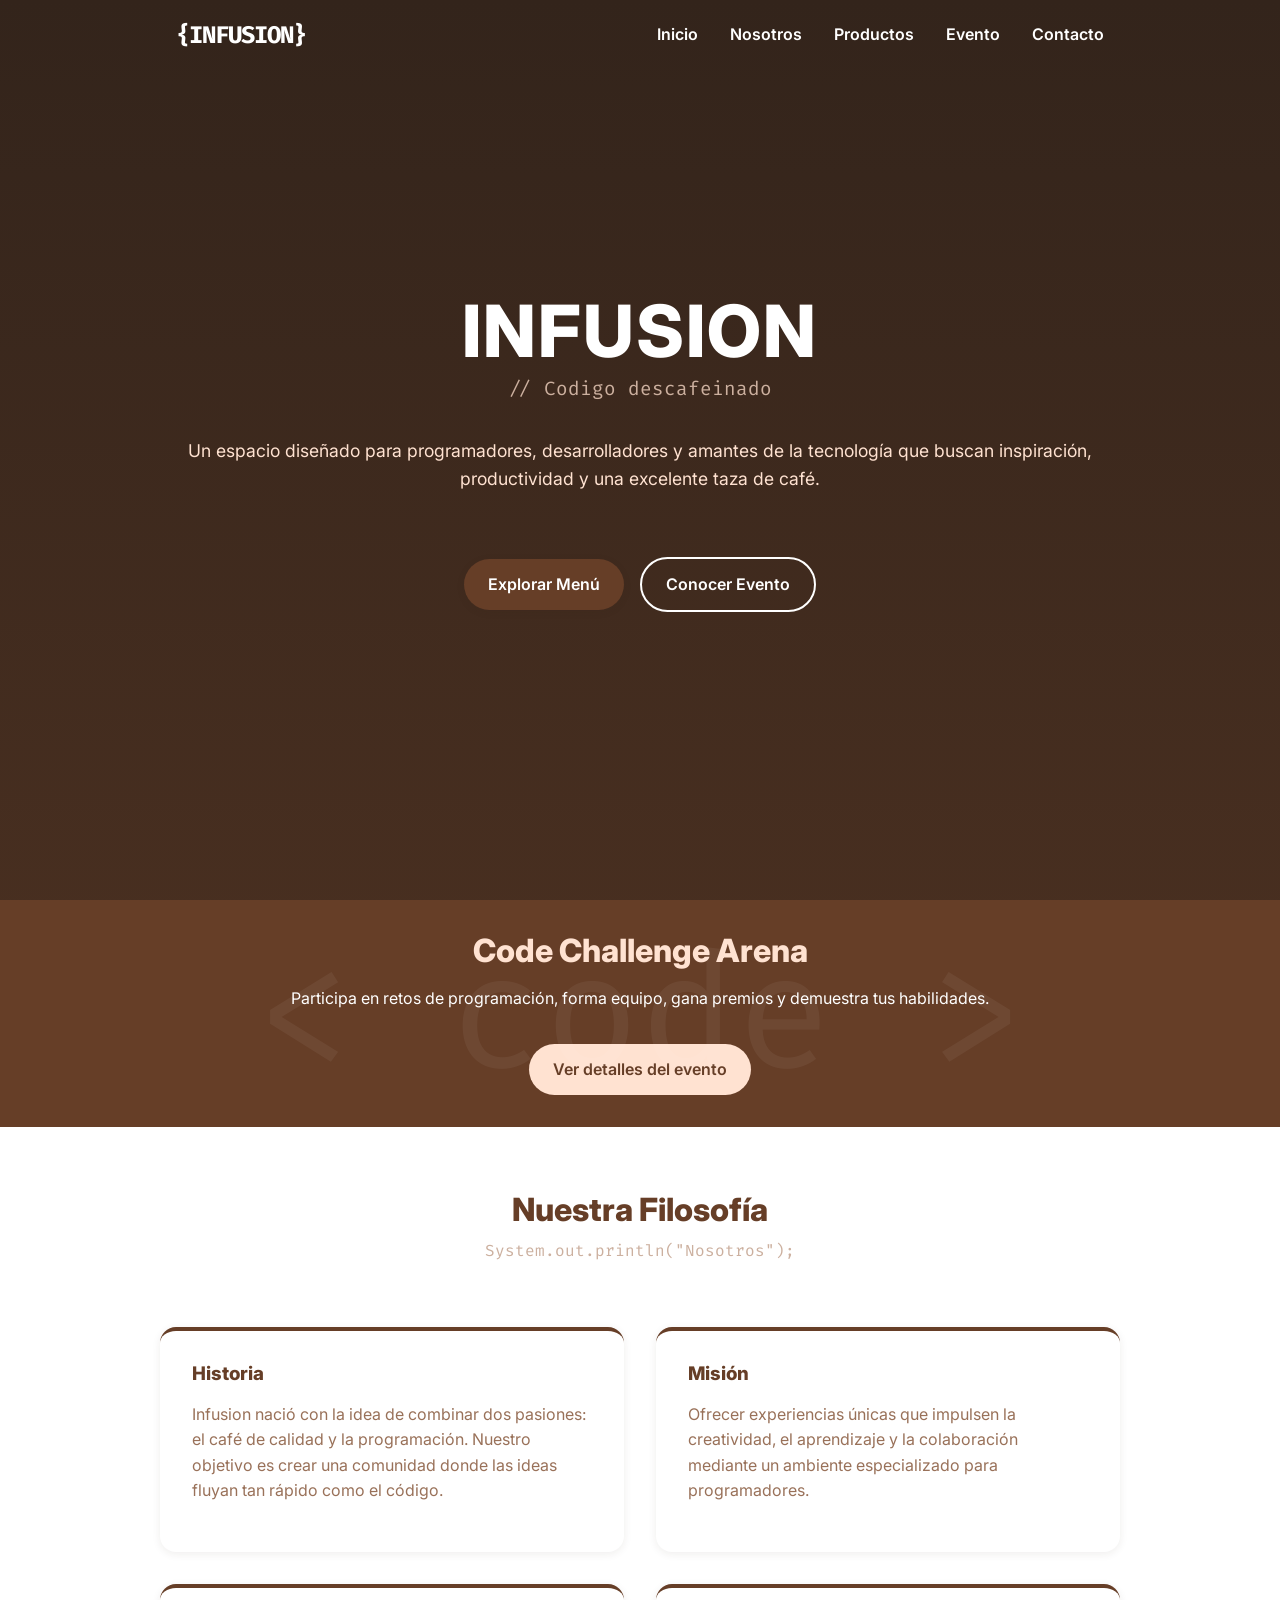
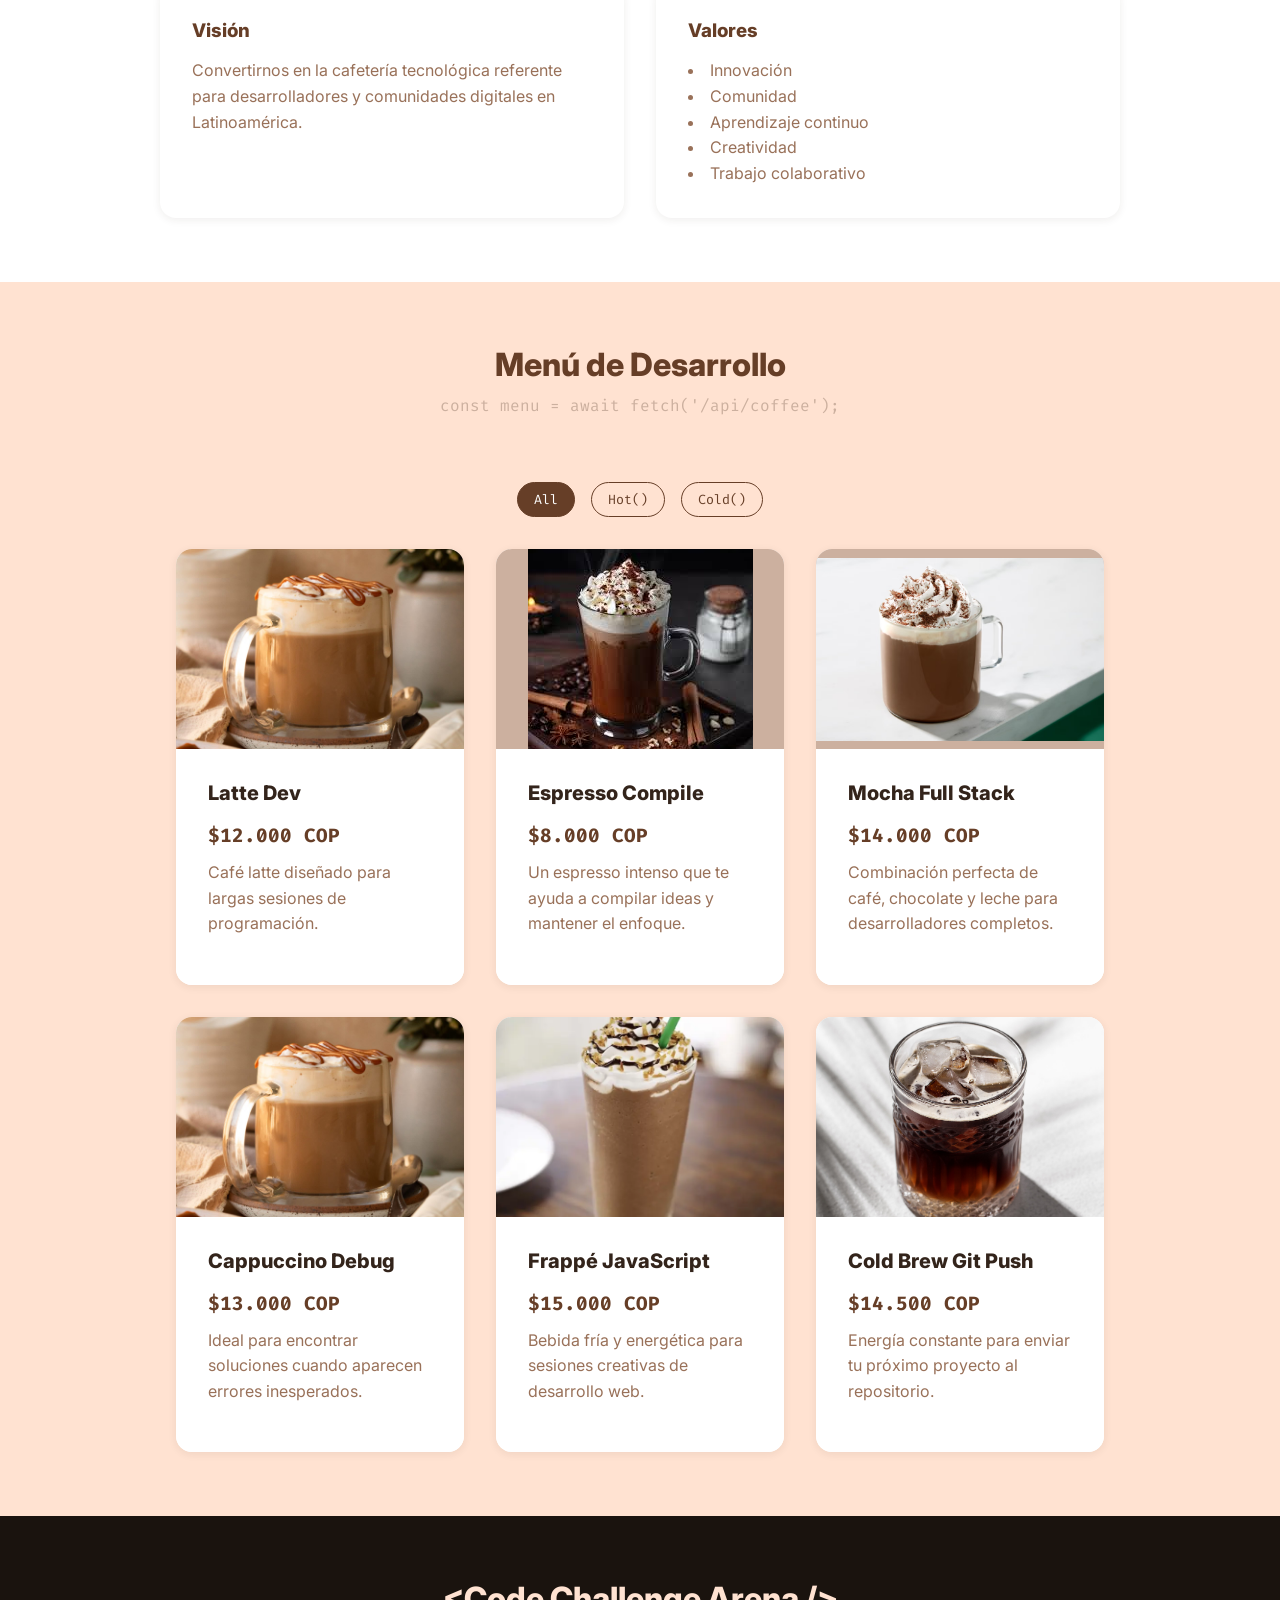
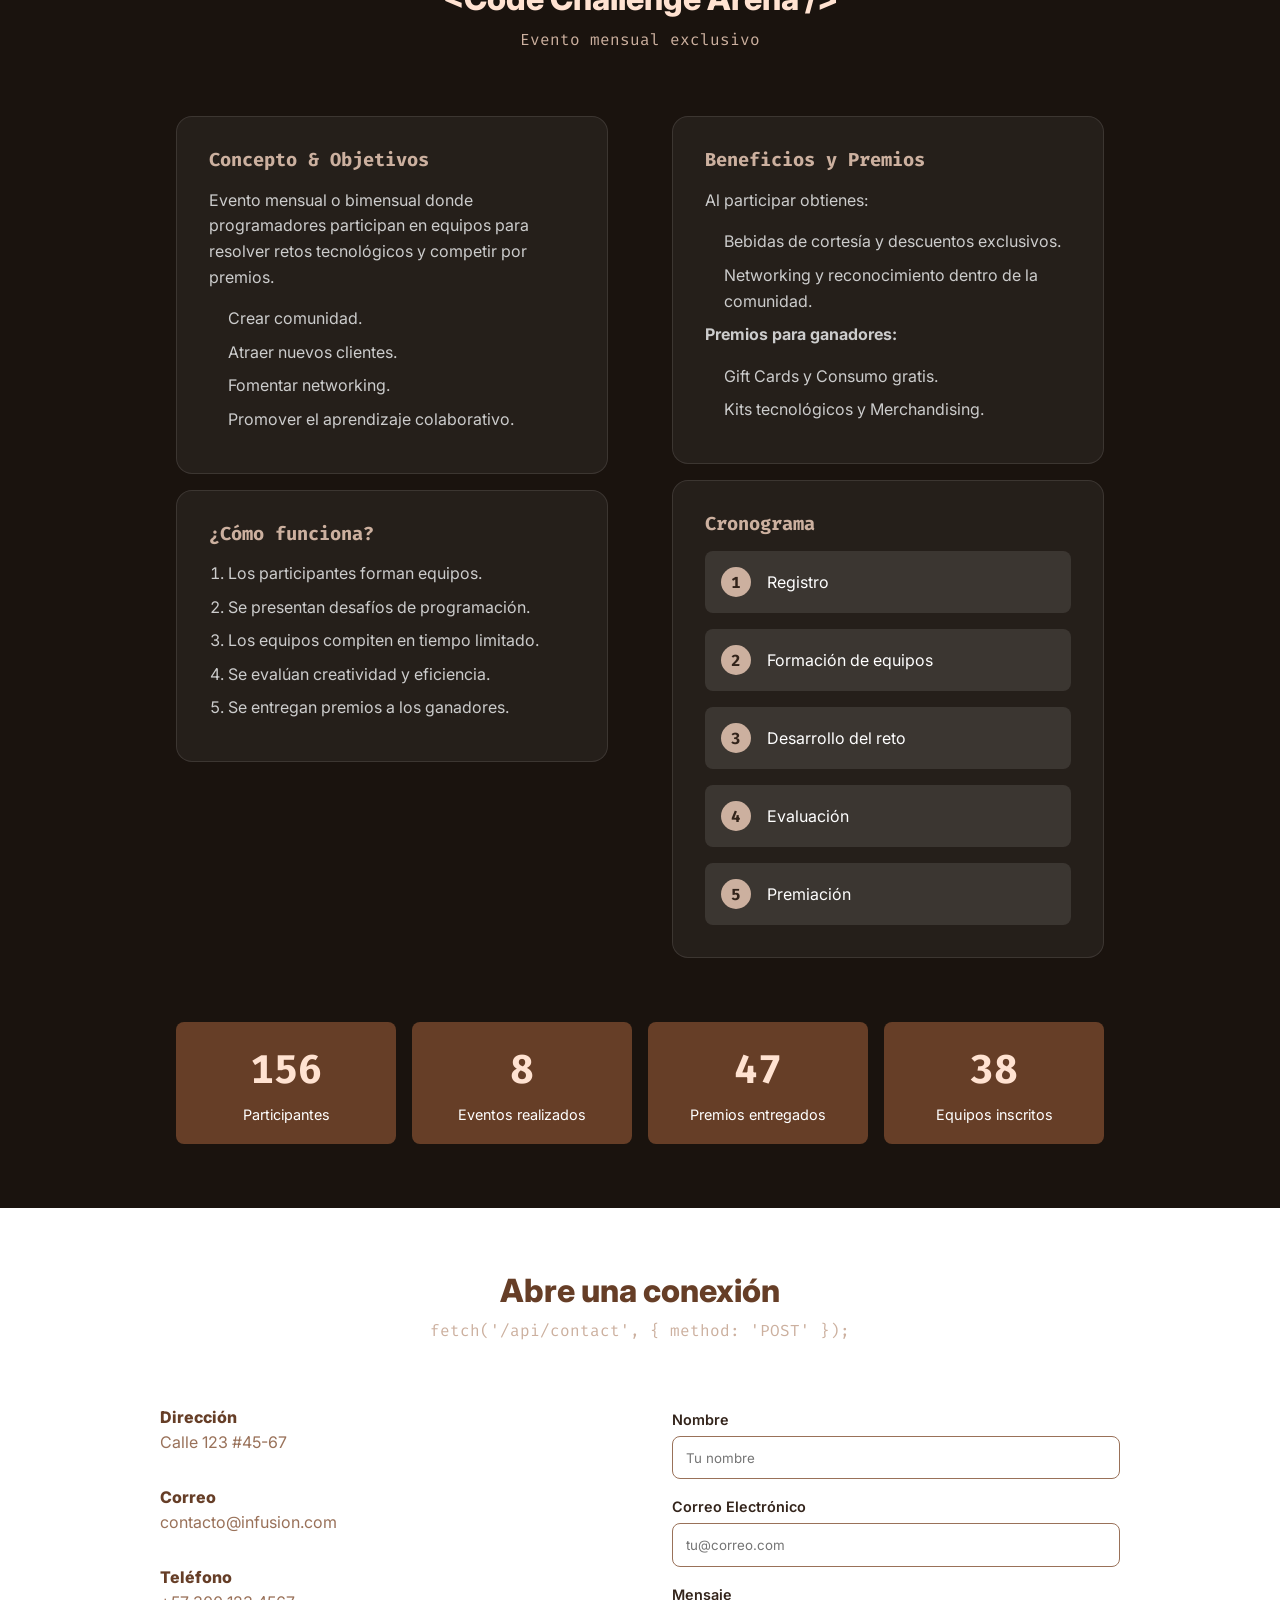
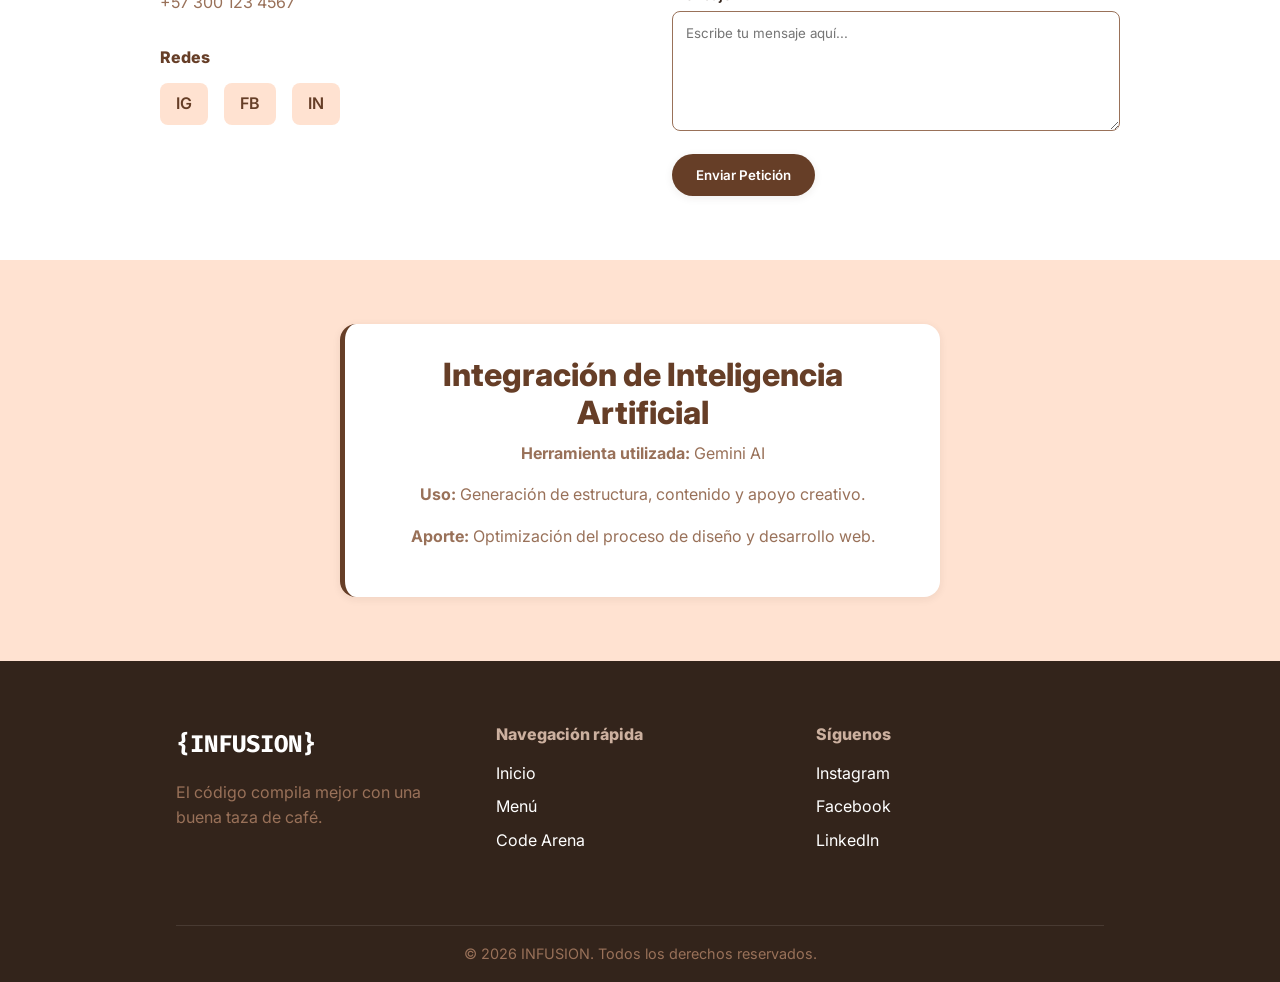
==== index.html @ da1d712a "Pagina web" ====
<!DOCTYPE html>
<html lang="es">
<head>
  <meta charset="UTF-8">
  <meta name="viewport" content="width=device-width, initial-scale=1.0">
  <title>INFUSION | Código Descafeinado</title>
  <meta name="description" content="Cafetería temática para programadores y amantes de la tecnología.">
  
  <link rel="stylesheet" href="css/variables.css">
  <link rel="stylesheet" href="css/styles.css">
  <link rel="stylesheet" href="css/responsive.css">
</head>
<body>

  <header class="header" id="header">
    <div class="container nav-container">
      <a href="#inicio" class="logo">{INFUSION}</a>
      
      <nav>
        <ul class="nav-menu" id="nav-menu">
          <li><a href="#inicio" class="nav-link">Inicio</a></li>
          <li><a href="#nosotros" class="nav-link">Nosotros</a></li>
          <li><a href="#productos" class="nav-link">Productos</a></li>
          <li><a href="#evento" class="nav-link">Evento</a></li>
          <li><a href="#contacto" class="nav-link">Contacto</a></li>
        </ul>
      </nav>

      <div class="hamburger" id="hamburger">
        <span class="bar"></span>
        <span class="bar"></span>
        <span class="bar"></span>
      </div>
    </div>
  </header>

  <main>
    <section id="inicio" class="hero">
      <div class="hero-video-wrapper">
        <video autoplay muted loop class="hero-video" poster="https://images.unsplash.com/photo-1497935586351-b67a49e012bf?auto=format&fit=crop&w=1920&q=80">
          </video>
        <div class="hero-overlay"></div>
      </div>
      
      <div class="container hero-content reveal">
        <h1 class="hero-brand">INFUSION</h1>
        <span class="hero-slogan">// Codigo descafeinado</span>
        <p class="hero-desc">Un espacio diseñado para programadores, desarrolladores y amantes de la tecnología que buscan inspiración, productividad y una excelente taza de café.</p>
        <div class="hero-buttons">
          <a href="#productos" class="btn btn-primary">Explorar Menú</a>
          <a href="#evento" class="btn btn-secondary">Conocer Evento</a>
        </div>
      </div>
    </section>

    <section id="promo-banner" class="promo-banner reveal">
      <div class="container">
        <h2>Code Challenge Arena</h2>
        <p>Participa en retos de programación, forma equipo, gana premios y demuestra tus habilidades.</p>
        <a href="#evento" class="btn btn-accent">Ver detalles del evento</a>
      </div>
    </section>

    <section id="nosotros" class="section-padding container">
      <div class="text-center reveal">
        <h2 class="section-title">Nuestra Filosofía</h2>
        <span class="section-subtitle">System.out.println("Nosotros");</span>
      </div>
      
      <div class="about-grid">
        <div class="about-card reveal">
          <h3>Historia</h3>
          <p>Infusion nació con la idea de combinar dos pasiones: el café de calidad y la programación. Nuestro objetivo es crear una comunidad donde las ideas fluyan tan rápido como el código.</p>
        </div>
        <div class="about-card reveal">
          <h3>Misión</h3>
          <p>Ofrecer experiencias únicas que impulsen la creatividad, el aprendizaje y la colaboración mediante un ambiente especializado para programadores.</p>
        </div>
        <div class="about-card reveal">
          <h3>Visión</h3>
          <p>Convertirnos en la cafetería tecnológica referente para desarrolladores y comunidades digitales en Latinoamérica.</p>
        </div>
        <div class="about-card reveal">
          <h3>Valores</h3>
          <ul>
            <li>Innovación</li>
            <li>Comunidad</li>
            <li>Aprendizaje continuo</li>
            <li>Creatividad</li>
            <li>Trabajo colaborativo</li>
          </ul>
        </div>
      </div>
    </section>

    <section id="productos" class="section-padding productos">
      <div class="container">
        <div class="text-center reveal">
          <h2 class="section-title">Menú de Desarrollo</h2>
          <span class="section-subtitle">const menu = await fetch('/api/coffee');</span>
        </div>

        <div class="filters reveal">
          <button class="filter-btn active" data-filter="all">All</button>
          <button class="filter-btn" data-filter="hot">Hot()</button>
          <button class="filter-btn" data-filter="cold">Cold()</button>
        </div>

        <div class="products-grid">
          <div class="product-card reveal product-item" data-category="hot">
            <div class="product-img"><img src="/img/latte.jpg" alt="Latte Dev"></div>
            <div class="product-info">
              <h3 class="product-title">Latte Dev</h3>
              <div class="product-price">$12.000 COP</div>
              <p>Café latte diseñado para largas sesiones de programación.</p>
            </div>
          </div>
          <div class="product-card reveal product-item" data-category="hot">
            <div class="product-img"><img src="/img/expresso.jpg" alt="Espresso Compile"></div>
            <div class="product-info">
              <h3 class="product-title">Espresso Compile</h3>
              <div class="product-price">$8.000 COP</div>
              <p>Un espresso intenso que te ayuda a compilar ideas y mantener el enfoque.</p>
            </div>
          </div>
          <div class="product-card reveal product-item" data-category="hot">
            <div class="product-img"><img src="/img/mocha.avif" alt="Mocha Full Stack"></div>
            <div class="product-info">
              <h3 class="product-title">Mocha Full Stack</h3>
              <div class="product-price">$14.000 COP</div>
              <p>Combinación perfecta de café, chocolate y leche para desarrolladores completos.</p>
            </div>
          </div>
          <div class="product-card reveal product-item" data-category="hot">
            <div class="product-img"><img src="/img/latte.jpg" alt="Cappuccino Debug"></div>
            <div class="product-info">
              <h3 class="product-title">Cappuccino Debug</h3>
              <div class="product-price">$13.000 COP</div>
              <p>Ideal para encontrar soluciones cuando aparecen errores inesperados.</p>
            </div>
          </div>
          <div class="product-card reveal product-item" data-category="cold">
            <div class="product-img"><img src="/img/frappe.webp" alt="Frappé JavaScript"></div>
            <div class="product-info">
              <h3 class="product-title">Frappé JavaScript</h3>
              <div class="product-price">$15.000 COP</div>
              <p>Bebida fría y energética para sesiones creativas de desarrollo web.</p>
            </div>
          </div>
          <div class="product-card reveal product-item" data-category="cold">
            <div class="product-img"><img src="/img/cold brew.jpg" alt="Cold Brew Git Push"></div>
            <div class="product-info">
              <h3 class="product-title">Cold Brew Git Push</h3>
              <div class="product-price">$14.500 COP</div>
              <p>Energía constante para enviar tu próximo proyecto al repositorio.</p>
            </div>
          </div>
        </div>
      </div>
    </section>

    <section id="evento" class="section-padding evento-exclusivo">
      <div class="container">
        <div class="text-center reveal">
          <h2 class="section-title">&lt;Code Challenge Arena /&gt;</h2>
          <span class="section-subtitle">Evento mensual exclusivo</span>
        </div>

        <div class="evento-grid">
          <div class="evento-column reveal">
            <div class="evento-box">
              <h3>Concepto & Objetivos</h3>
              <p>Evento mensual o bimensual donde programadores participan en equipos para resolver retos tecnológicos y competir por premios.</p>
              <ul>
                <li>Crear comunidad.</li>
                <li>Atraer nuevos clientes.</li>
                <li>Fomentar networking.</li>
                <li>Promover el aprendizaje colaborativo.</li>
              </ul>
            </div>
            
            <div class="evento-box" style="margin-top: 1rem;">
              <h3>¿Cómo funciona?</h3>
              <ol>
                <li>Los participantes forman equipos.</li>
                <li>Se presentan desafíos de programación.</li>
                <li>Los equipos compiten en tiempo limitado.</li>
                <li>Se evalúan creatividad y eficiencia.</li>
                <li>Se entregan premios a los ganadores.</li>
              </ol>
            </div>
          </div>

          <div class="evento-column reveal">
            <div class="evento-box">
              <h3>Beneficios y Premios</h3>
              <p>Al participar obtienes:</p>
              <ul>
                <li>Bebidas de cortesía y descuentos exclusivos.</li>
                <li>Networking y reconocimiento dentro de la comunidad.</li>
              </ul>
              <p><strong>Premios para ganadores:</strong></p>
              <ul>
                <li>Gift Cards y Consumo gratis.</li>
                <li>Kits tecnológicos y Merchandising.</li>
              </ul>
            </div>

            <div class="evento-box" style="margin-top: 1rem;">
              <h3>Cronograma</h3>
              <div class="cronograma">
                <div class="crono-item"><span class="crono-step">1</span> Registro</div>
                <div class="crono-item"><span class="crono-step">2</span> Formación de equipos</div>
                <div class="crono-item"><span class="crono-step">3</span> Desarrollo del reto</div>
                <div class="crono-item"><span class="crono-step">4</span> Evaluación</div>
                <div class="crono-item"><span class="crono-step">5</span> Premiación</div>
              </div>
            </div>
          </div>
        </div>

        <div class="stats-grid reveal" id="stats">
          <div class="stat-item">
            <span class="stat-number" data-target="500">0</span>
            <span class="stat-label">Participantes</span>
          </div>
          <div class="stat-item">
            <span class="stat-number" data-target="24">0</span>
            <span class="stat-label">Eventos realizados</span>
          </div>
          <div class="stat-item">
            <span class="stat-number" data-target="150">0</span>
            <span class="stat-label">Premios entregados</span>
          </div>
          <div class="stat-item">
            <span class="stat-number" data-target="120">0</span>
            <span class="stat-label">Equipos inscritos</span>
          </div>
        </div>

      </div>
    </section>

    <section id="contacto" class="section-padding container">
      <div class="text-center reveal">
        <h2 class="section-title">Abre una conexión</h2>
        <span class="section-subtitle">fetch('/api/contact', { method: 'POST' });</span>
      </div>

      <div class="contacto-grid">
        <div class="info-contacto reveal">
          <div class="info-item">
            <h4>Dirección</h4>
            <p>Calle 123 #45-67</p>
          </div>
          <div class="info-item">
            <h4>Correo</h4>
            <p>contacto@infusion.com</p>
          </div>
          <div class="info-item">
            <h4>Teléfono</h4>
            <p>+57 300 123 4567</p>
          </div>
          <div class="info-item">
            <h4>Redes</h4>
            <div class="social-links">
              <a href="#">IG</a>
              <a href="#">FB</a>
              <a href="#">IN</a>
            </div>
          </div>
        </div>

        <div class="formulario-contacto reveal">
          <div class="form-success" id="form-success">
            ¡Mensaje enviado correctamente! Nos pondremos en contacto pronto.
          </div>
          <form id="contact-form">
            <div class="form-group">
              <label for="nombre">Nombre</label>
              <input type="text" id="nombre" class="form-control" placeholder="Tu nombre">
              <div class="error-msg">El nombre es obligatorio y debe tener más de 2 caracteres.</div>
            </div>
            <div class="form-group">
              <label for="correo">Correo Electrónico</label>
              <input type="email" id="correo" class="form-control" placeholder="tu@correo.com">
              <div class="error-msg">Ingresa un correo electrónico válido.</div>
            </div>
            <div class="form-group">
              <label for="mensaje">Mensaje</label>
              <textarea id="mensaje" class="form-control" placeholder="Escribe tu mensaje aquí..."></textarea>
              <div class="error-msg">El mensaje no puede estar vacío (mín. 10 caracteres).</div>
            </div>
            <button type="submit" class="btn btn-primary">Enviar Petición</button>
          </form>
        </div>
      </div>
    </section>

    <section id="ia-usage" class="section-padding ia-section">
      <div class="container reveal">
        <div class="ia-card">
          <h2 class="section-title">Integración de Inteligencia Artificial</h2>
          <p><strong>Herramienta utilizada:</strong> Gemini AI</p>
          <p><strong>Uso:</strong> Generación de estructura, contenido y apoyo creativo.</p>
          <p><strong>Aporte:</strong> Optimización del proceso de diseño y desarrollo web.</p>
        </div>
      </div>
    </section>
  </main>

  <footer class="footer">
    <div class="container">
      <div class="footer-grid">
        <div>
          <span class="footer-logo">{INFUSION}</span>
          <p>El código compila mejor con una buena taza de café.</p>
        </div>
        <div class="footer-links">
          <h4>Navegación rápida</h4>
          <ul>
            <li><a href="#inicio">Inicio</a></li>
            <li><a href="#productos">Menú</a></li>
            <li><a href="#evento">Code Arena</a></li>
          </ul>
        </div>
        <div class="footer-links">
          <h4>Síguenos</h4>
          <ul>
            <li><a href="#">Instagram</a></li>
            <li><a href="#">Facebook</a></li>
            <li><a href="#">LinkedIn</a></li>
          </ul>
        </div>
      </div>
      <div class="footer-bottom">
        &copy; 2026 INFUSION. Todos los derechos reservados.
      </div>
    </div>
  </footer>

  <button id="btn-top" aria-label="Volver arriba">↑</button>

  <script src="js/main.js"></script>
</body>
</html>
---- css/variables.css ----
/* =========================================
   VARIABLES GLOBALES (CSS CUSTOM PROPERTIES)
   ========================================= */
:root {
  /* Colores - Paleta Sugerida */
  --color-primary: #663E27;     /* Marrón oscuro - Café intenso */
  --color-secondary: #33241B;   /* Marrón muy oscuro - Base y textos */
  --color-light: #FFE2D1;       /* Crema claro - Fondos suaves */
  --color-accent: #CCB09F;      /* Arena - Elementos secundarios */
  --color-muted: #997159;       /* Marrón medio - Bordes y detalles */
  
  /* Colores de Estado / Extras */
  --color-white: #FFFFFF;
  --color-black: #000000;
  --color-error: #D84315;
  --color-success: #2E7D32;
  --color-bg-dark: #1A130E;

  /* Tipografías (Minimalistas y legibles) */
  --font-primary: 'Inter', -apple-system, BlinkMacSystemFont, 'Segoe UI', Roboto, Helvetica, Arial, sans-serif;
  --font-code: 'Fira Code', 'Courier New', Courier, monospace;

  /* Espaciados (Escala base 8px) */
  --space-xs: 0.5rem;   /* 8px */
  --space-sm: 1rem;     /* 16px */
  --space-md: 2rem;     /* 32px */
  --space-lg: 4rem;     /* 64px */
  --space-xl: 6rem;     /* 96px */

  /* Border Radius */
  --radius-sm: 4px;
  --radius-md: 8px;
  --radius-lg: 16px;
  --radius-pill: 50px;
  --radius-circle: 50%;

  /* Sombras (Soft Shadows) */
  --shadow-sm: 0 2px 8px rgba(51, 36, 27, 0.08);
  --shadow-md: 0 8px 16px rgba(51, 36, 27, 0.12);
  --shadow-lg: 0 16px 32px rgba(51, 36, 27, 0.15);
  --shadow-hover: 0 20px 40px rgba(102, 62, 39, 0.25);

  /* Transiciones */
  --transition-fast: 0.2s ease;
  --transition-normal: 0.3s ease-in-out;
  --transition-slow: 0.5s ease-in-out;
  --transition-bounce: 0.4s cubic-bezier(0.175, 0.885, 0.32, 1.275);
}
---- css/styles.css ----
/* =========================================
   RESETEO Y ESTILOS BASE (Mobile First)
   ========================================= */
@import url('https://fonts.googleapis.com/css2?family=Fira+Code:wght@400;600&family=Inter:wght@300;400;600;800&display=swap');

* {
  margin: 0;
  padding: 0;
  box-sizing: border-box;
}

html {
  scroll-behavior: smooth; /* Scroll suave nativo */
  font-size: 16px;
}

body {
  font-family: var(--font-primary);
  background-color: var(--color-white);
  color: var(--color-secondary);
  line-height: 1.6;
  overflow-x: hidden;
}

h1, h2, h3, h4 {
  font-weight: 800;
  line-height: 1.2;
  margin-bottom: var(--space-sm);
}

p {
  margin-bottom: var(--space-sm);
  color: var(--color-muted);
}

a {
  text-decoration: none;
  color: inherit;
  transition: color var(--transition-fast);
}

ul {
  list-style: none;
}

img {
  max-width: 100%;
  height: auto;
  display: block;
}

/* =========================================
   COMPONENTES GLOBALES
   ========================================= */
.container {
  width: 100%;
  padding: 0 var(--space-sm);
  margin: 0 auto;
}

.section-padding {
  padding: var(--space-lg) 0;
}

.text-center {
  text-align: center;
}

.section-title {
  font-size: 2rem;
  color: var(--color-primary);
  margin-bottom: var(--space-xs);
}

.section-subtitle {
  font-family: var(--font-code);
  color: var(--color-accent);
  font-size: 1rem;
  margin-bottom: var(--space-lg);
  display: block;
}

/* Botones */
.btn {
  display: inline-block;
  padding: 0.8rem 1.5rem;
  border-radius: var(--radius-pill);
  font-weight: 600;
  cursor: pointer;
  border: none;
  transition: all var(--transition-bounce);
  text-align: center;
  font-family: var(--font-primary);
}

.btn-primary {
  background-color: var(--color-primary);
  color: var(--color-white);
  box-shadow: var(--shadow-sm);
}

.btn-primary:hover {
  background-color: var(--color-secondary);
  box-shadow: var(--shadow-md);
  transform: translateY(-3px);
}

.btn-secondary {
  background-color: transparent;
  color: var(--color-white);
  border: 2px solid var(--color-white);
}

.btn-secondary:hover {
  background-color: var(--color-white);
  color: var(--color-primary);
  transform: translateY(-3px);
}

.btn-accent {
  background-color: var(--color-light);
  color: var(--color-primary);
}

.btn-accent:hover {
  background-color: var(--color-white);
  box-shadow: var(--shadow-hover);
  transform: scale(1.05);
}

/* Animaciones de Scroll (Aparición) */
.reveal {
  opacity: 0;
  transform: translateY(30px);
  transition: all var(--transition-slow);
}

.reveal.active {
  opacity: 1;
  transform: translateY(0);
}

/* =========================================
   HEADER & NAVBAR
   ========================================= */
.header {
  position: fixed;
  top: 0;
  left: 0;
  width: 100%;
  background-color: transparent;
  padding: var(--space-sm) 0;
  z-index: 1000;
  transition: background-color var(--transition-normal), padding var(--transition-normal), box-shadow var(--transition-normal);
}

.header.scrolled {
  background-color: var(--color-white);
  padding: 10px 0;
  box-shadow: var(--shadow-sm);
}

.header.scrolled .logo,
.header.scrolled .nav-link,
.header.scrolled .hamburger .bar {
  color: var(--color-primary);
  background-color: var(--color-primary); /* Para el hamburger */
}

.header.scrolled .logo { background-color: transparent; }
.header.scrolled .nav-link { background-color: transparent; }

.nav-container {
  display: flex;
  justify-content: space-between;
  align-items: center;
}

.logo {
  font-size: 1.5rem;
  font-weight: 800;
  color: var(--color-white);
  font-family: var(--font-code);
  letter-spacing: -1px;
}

.nav-menu {
  position: fixed;
  top: 0;
  left: -100%;
  width: 80%;
  height: 100vh;
  background-color: var(--color-white);
  display: flex;
  flex-direction: column;
  justify-content: center;
  align-items: center;
  gap: var(--space-md);
  transition: left var(--transition-normal);
  box-shadow: var(--shadow-lg);
}

.nav-menu.active {
  left: 0;
}

.nav-link {
  font-size: 1.2rem;
  font-weight: 600;
  color: var(--color-secondary);
}

.nav-link:hover {
  color: var(--color-primary);
}

.hamburger {
  display: block;
  cursor: pointer;
  z-index: 1001; /* Por encima del menú móvil */
}

.hamburger .bar {
  display: block;
  width: 25px;
  height: 3px;
  margin: 5px auto;
  transition: all var(--transition-fast);
  background-color: var(--color-white);
}

.hamburger.active .bar:nth-child(2) { opacity: 0; }
.hamburger.active .bar:nth-child(1) { transform: translateY(8px) rotate(45deg); background-color: var(--color-secondary); }
.hamburger.active .bar:nth-child(3) { transform: translateY(-8px) rotate(-45deg); background-color: var(--color-secondary); }

/* =========================================
   HERO SECTION
   ========================================= */
.hero {
  position: relative;
  height: 100vh;
  min-height: 600px;
  display: flex;
  align-items: center;
  justify-content: center;
  text-align: center;
  color: var(--color-white);
  overflow: hidden;
}

.hero-video-wrapper {
  position: absolute;
  top: 0;
  left: 0;
  width: 100%;
  height: 100%;
  z-index: -2;
  background-color: var(--color-secondary); /* Fallback */
}

.hero-video {
  width: 100%;
  height: 100%;
  object-fit: cover;
  opacity: 0.6;
}

.hero-overlay {
  position: absolute;
  top: 0;
  left: 0;
  width: 100%;
  height: 100%;
  background: linear-gradient(to bottom, rgba(51, 36, 27, 0.8), rgba(102, 62, 39, 0.4));
  z-index: -1;
}

.hero-content {
  max-width: 800px;
  padding: var(--space-sm);
  z-index: 1;
}

.hero-brand {
  font-size: 3.5rem;
  margin-bottom: 0;
  letter-spacing: 2px;
}

.hero-slogan {
  font-family: var(--font-code);
  font-size: 1.2rem;
  color: var(--color-accent);
  margin-bottom: var(--space-md);
  display: block;
}

.hero-desc {
  font-size: 1.1rem;
  color: var(--color-light);
  margin-bottom: var(--space-lg);
}

.hero-buttons {
  display: flex;
  flex-direction: column;
  gap: var(--space-sm);
  align-items: center;
}

/* =========================================
   PROMO BANNER
   ========================================= */
.promo-banner {
  background-color: var(--color-primary);
  color: var(--color-white);
  padding: var(--space-md) var(--space-sm);
  text-align: center;
  position: relative;
  overflow: hidden;
}

.promo-banner::before {
  content: '< code >';
  position: absolute;
  font-family: var(--font-code);
  font-size: 10rem;
  opacity: 0.05;
  top: 50%;
  left: 50%;
  transform: translate(-50%, -50%);
  white-space: nowrap;
}

.promo-banner h2 {
  color: var(--color-light);
  font-size: 2rem;
}

.promo-banner p {
  color: var(--color-white);
  margin-bottom: var(--space-md);
}

/* =========================================
   SECCIÓN NOSOTROS (Institucional)
   ========================================= */
.about-grid {
  display: grid;
  grid-template-columns: 1fr;
  gap: var(--space-md);
  margin-top: var(--space-md);
}

.about-card {
  background-color: var(--color-white);
  padding: var(--space-md);
  border-radius: var(--radius-lg);
  box-shadow: var(--shadow-sm);
  border-top: 4px solid var(--color-primary);
  transition: transform var(--transition-normal), box-shadow var(--transition-normal);
}

.about-card:hover {
  transform: translateY(-10px);
  box-shadow: var(--shadow-md);
}

.about-card h3 {
  color: var(--color-primary);
}

.about-card ul {
  list-style: disc inside;
  color: var(--color-muted);
}

/* =========================================
   CATÁLOGO DE PRODUCTOS
   ========================================= */
.productos {
  background-color: var(--color-light);
}

.filters {
  display: flex;
  justify-content: center;
  gap: var(--space-sm);
  margin-bottom: var(--space-md);
  flex-wrap: wrap;
}

.filter-btn {
  background: transparent;
  border: 1px solid var(--color-primary);
  color: var(--color-primary);
  padding: 0.5rem 1rem;
  border-radius: var(--radius-pill);
  cursor: pointer;
  font-family: var(--font-code);
  transition: all var(--transition-fast);
}

.filter-btn.active, .filter-btn:hover {
  background: var(--color-primary);
  color: var(--color-white);
}

.products-grid {
  display: grid;
  grid-template-columns: 1fr;
  gap: var(--space-md);
}

.product-card {
  background-color: var(--color-white);
  border-radius: var(--radius-lg);
  overflow: hidden;
  box-shadow: var(--shadow-sm);
  transition: all var(--transition-normal);
  position: relative;
  cursor: pointer;
}

.product-card:hover {
  box-shadow: var(--shadow-hover);
  transform: translateY(-5px);
}

.product-img {
  width: 100%;
  height: 200px;
  background-color: var(--color-accent);
  display: flex;
  align-items: center;
  justify-content: center;
  color: var(--color-white);
  font-family: var(--font-code);
  font-size: 1.5rem;
  transition: transform var(--transition-slow);
}

.product-card:hover .product-img {
  transform: scale(1.05);
}

.product-info {
  padding: var(--space-md);
  position: relative;
  background: var(--color-white); /* Cubre la imagen al escalar */
}

.product-title {
  font-size: 1.25rem;
  color: var(--color-secondary);
}

.product-price {
  font-family: var(--font-code);
  color: var(--color-primary);
  font-weight: 800;
  font-size: 1.2rem;
  margin-bottom: var(--space-xs);
}

/* =========================================
   EVENTO EXCLUSIVO (Code Challenge Arena)
   ========================================= */
.evento-exclusivo {
  background-color: var(--color-bg-dark);
  color: var(--color-white);
}

.evento-exclusivo .section-title {
  color: var(--color-light);
}

.evento-grid {
  display: grid;
  grid-template-columns: 1fr;
  gap: var(--space-lg);
}

.evento-box {
  background: rgba(255,255,255,0.05);
  padding: var(--space-md);
  border-radius: var(--radius-lg);
  border: 1px solid rgba(255,255,255,0.1);
}

.evento-box h3 {
  color: var(--color-accent);
  font-family: var(--font-code);
}

.evento-box p, .evento-box li {
  color: #ccc;
}

.evento-box ol, .evento-box ul {
  padding-left: 1.2rem;
}

.evento-box li {
  margin-bottom: 0.5rem;
}

.stats-grid {
  display: grid;
  grid-template-columns: repeat(2, 1fr);
  gap: var(--space-sm);
  margin-top: var(--space-lg);
}

.stat-item {
  text-align: center;
  padding: var(--space-sm);
  background: var(--color-primary);
  border-radius: var(--radius-md);
}

.stat-number {
  font-size: 2.5rem;
  font-weight: 800;
  color: var(--color-light);
  font-family: var(--font-code);
  display: block;
}

.stat-label {
  font-size: 0.9rem;
  color: var(--color-white);
}

.cronograma {
  display: flex;
  flex-direction: column;
  gap: var(--space-sm);
}

.crono-item {
  display: flex;
  align-items: center;
  gap: var(--space-sm);
  background: rgba(255,255,255,0.1);
  padding: var(--space-sm);
  border-radius: var(--radius-md);
}

.crono-step {
  background: var(--color-accent);
  color: var(--color-secondary);
  width: 30px;
  height: 30px;
  display: flex;
  align-items: center;
  justify-content: center;
  border-radius: var(--radius-circle);
  font-weight: bold;
  font-family: var(--font-code);
}

/* =========================================
   CONTACTO
   ========================================= */
.contacto-grid {
  display: grid;
  grid-template-columns: 1fr;
  gap: var(--space-lg);
}

.info-contacto {
  display: flex;
  flex-direction: column;
  gap: var(--space-sm);
}

.info-item h4 {
  color: var(--color-primary);
  margin-bottom: 0.2rem;
}

.social-links {
  display: flex;
  gap: var(--space-sm);
  margin-top: var(--space-sm);
}

.social-links a {
  background: var(--color-light);
  color: var(--color-primary);
  padding: 0.5rem 1rem;
  border-radius: var(--radius-md);
  font-weight: 600;
}

.social-links a:hover {
  background: var(--color-primary);
  color: var(--color-white);
}

.form-group {
  margin-bottom: var(--space-sm);
  position: relative;
}

.form-group label {
  display: block;
  margin-bottom: 0.3rem;
  font-weight: 600;
  font-size: 0.9rem;
}

.form-control {
  width: 100%;
  padding: 0.8rem;
  border: 1px solid var(--color-muted);
  border-radius: var(--radius-md);
  font-family: var(--font-primary);
  transition: border-color var(--transition-fast);
}

.form-control:focus {
  outline: none;
  border-color: var(--color-primary);
  box-shadow: 0 0 0 3px rgba(102, 62, 39, 0.2);
}

textarea.form-control {
  resize: vertical;
  min-height: 120px;
}

.error-msg {
  color: var(--color-error);
  font-size: 0.8rem;
  margin-top: 0.3rem;
  display: none; /* Oculto por defecto */
}

.form-group.error .form-control {
  border-color: var(--color-error);
}

.form-group.error .error-msg {
  display: block;
}

.form-success {
  background: var(--color-success);
  color: var(--color-white);
  padding: var(--space-sm);
  border-radius: var(--radius-md);
  margin-bottom: var(--space-sm);
  display: none;
}

/* =========================================
   USO DE IA
   ========================================= */
.ia-section {
  background-color: var(--color-light);
  text-align: center;
}

.ia-card {
  max-width: 600px;
  margin: 0 auto;
  background: var(--color-white);
  padding: var(--space-md);
  border-radius: var(--radius-lg);
  border-left: 5px solid var(--color-primary);
  box-shadow: var(--shadow-sm);
}

/* =========================================
   FOOTER
   ========================================= */
.footer {
  background-color: var(--color-secondary);
  color: var(--color-white);
  padding: var(--space-lg) 0 var(--space-sm) 0;
}

.footer-grid {
  display: grid;
  grid-template-columns: 1fr;
  gap: var(--space-md);
  margin-bottom: var(--space-lg);
}

.footer-logo {
  font-family: var(--font-code);
  font-size: 1.5rem;
  font-weight: 800;
  margin-bottom: var(--space-sm);
  display: block;
}

.footer-links h4 {
  color: var(--color-accent);
}

.footer-links ul li {
  margin-bottom: 0.5rem;
}

.footer-links a:hover {
  color: var(--color-accent);
}

.footer-bottom {
  text-align: center;
  padding-top: var(--space-sm);
  border-top: 1px solid rgba(255,255,255,0.1);
  font-size: 0.9rem;
  color: var(--color-muted);
}

/* Botón Volver Arriba */
#btn-top {
  position: fixed;
  bottom: 20px;
  right: 20px;
  background: var(--color-primary);
  color: var(--color-white);
  width: 40px;
  height: 40px;
  border-radius: var(--radius-circle);
  border: none;
  cursor: pointer;
  display: flex;
  align-items: center;
  justify-content: center;
  font-size: 1.2rem;
  box-shadow: var(--shadow-md);
  opacity: 0;
  visibility: hidden;
  transition: all var(--transition-normal);
  z-index: 999;
}

#btn-top.show {
  opacity: 1;
  visibility: visible;
}

#btn-top:hover {
  background: var(--color-secondary);
  transform: translateY(-3px);
}
---- css/responsive.css ----
/* =========================================
   MEDIA QUERIES (Mobile First Escalado)
   ========================================= */

/* Tablet (768px y superior) */
@media screen and (min-width: 768px) {
  .container {
    max-width: 720px;
  }

  .hero-brand {
    font-size: 4.5rem;
  }

  .hero-buttons {
    flex-direction: row;
    justify-content: center;
  }

  .about-grid {
    grid-template-columns: repeat(2, 1fr);
  }

  .products-grid {
    grid-template-columns: repeat(2, 1fr);
  }

  .contacto-grid {
    grid-template-columns: 1fr 1fr;
  }

  .footer-grid {
    grid-template-columns: repeat(3, 1fr);
  }
}

/* Desktop (1024px y superior) */
@media screen and (min-width: 1024px) {
  .container {
    max-width: 960px;
  }

  .hamburger {
    display: none;
  }

  .nav-menu {
    position: static;
    flex-direction: row;
    height: auto;
    width: auto;
    background-color: transparent;
    box-shadow: none;
  }

  .nav-link {
    color: var(--color-white);
    font-size: 1rem;
  }

  .header.scrolled .nav-link {
    color: var(--color-secondary);
  }

  .header.scrolled .nav-link:hover {
    color: var(--color-primary);
  }

  .products-grid {
    grid-template-columns: repeat(3, 1fr);
  }

  .evento-grid {
    grid-template-columns: 1fr 1fr;
  }

  .stats-grid {
    grid-template-columns: repeat(4, 1fr);
  }
}

/* Pantallas Grandes (1440px y superior) */
@media screen and (min-width: 1440px) {
  .container {
    max-width: 1320px;
  }
  
  .hero-brand {
    font-size: 5.5rem;
  }
}
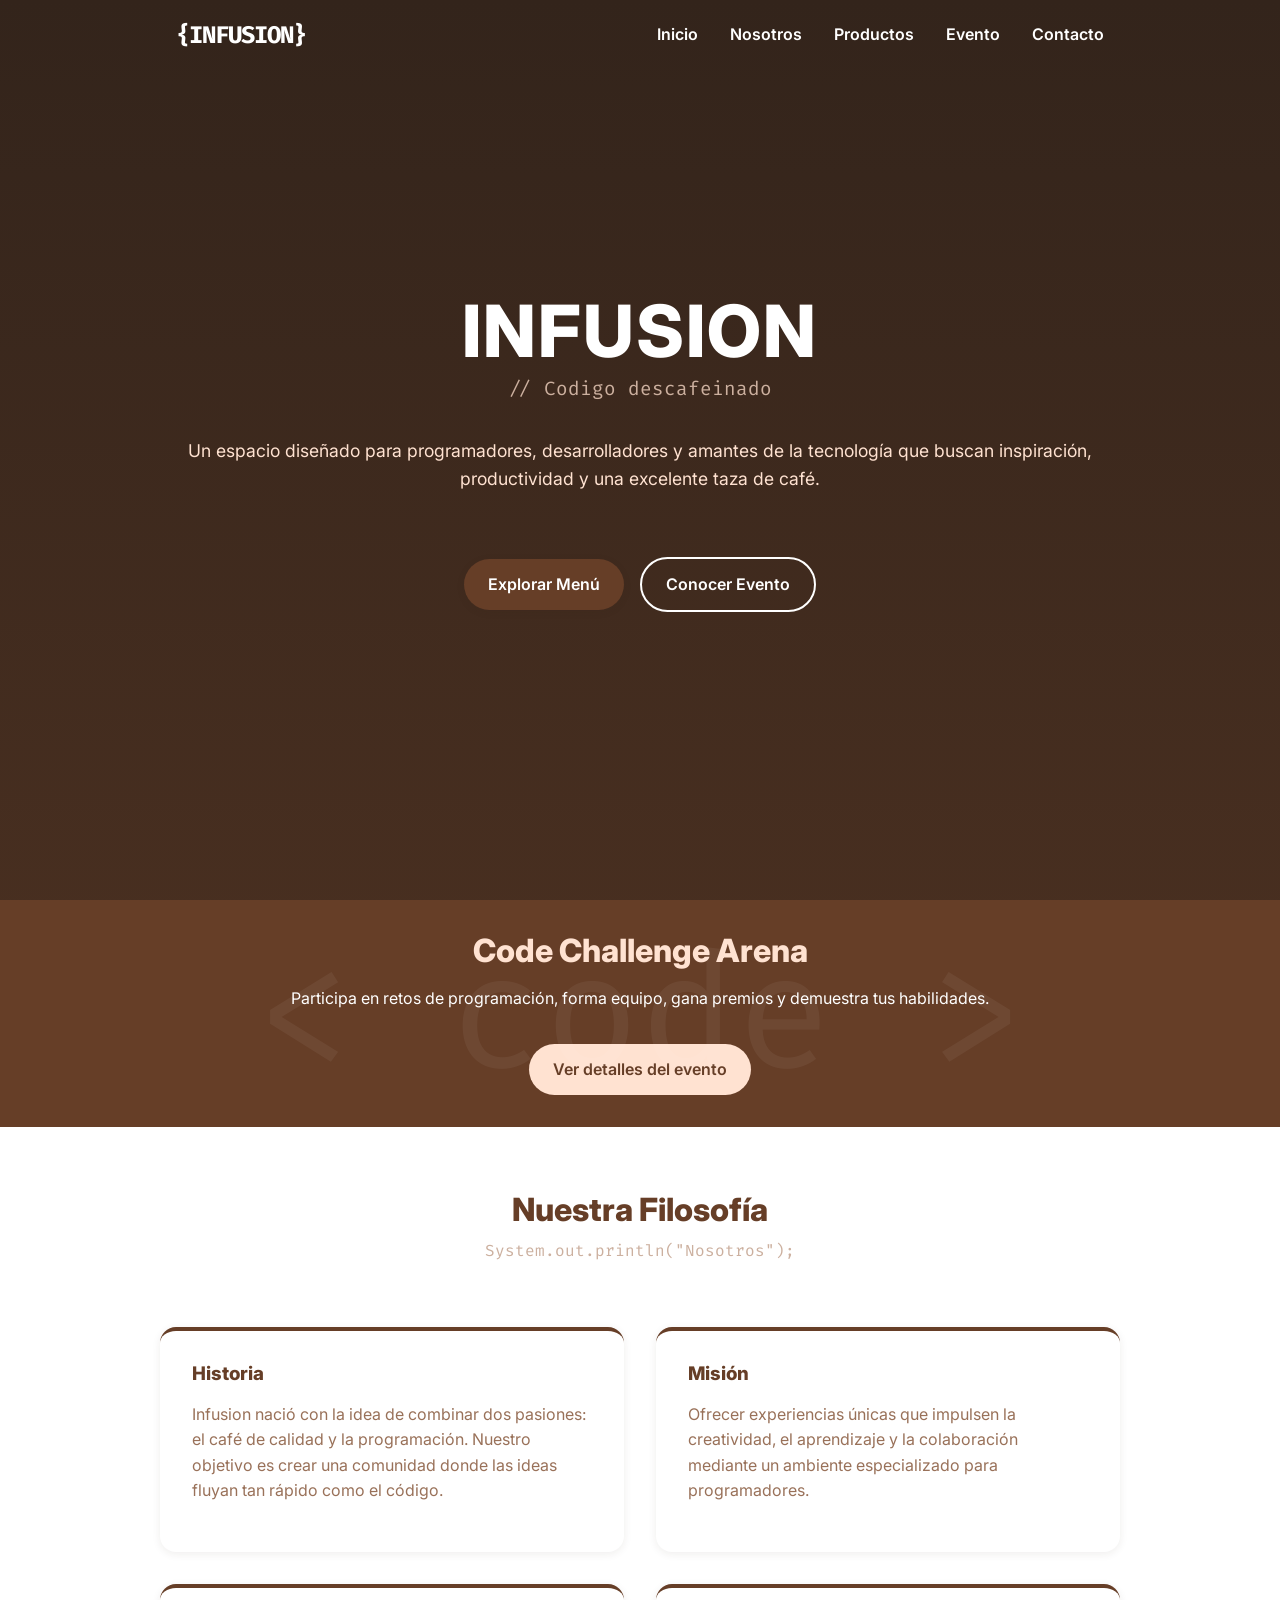
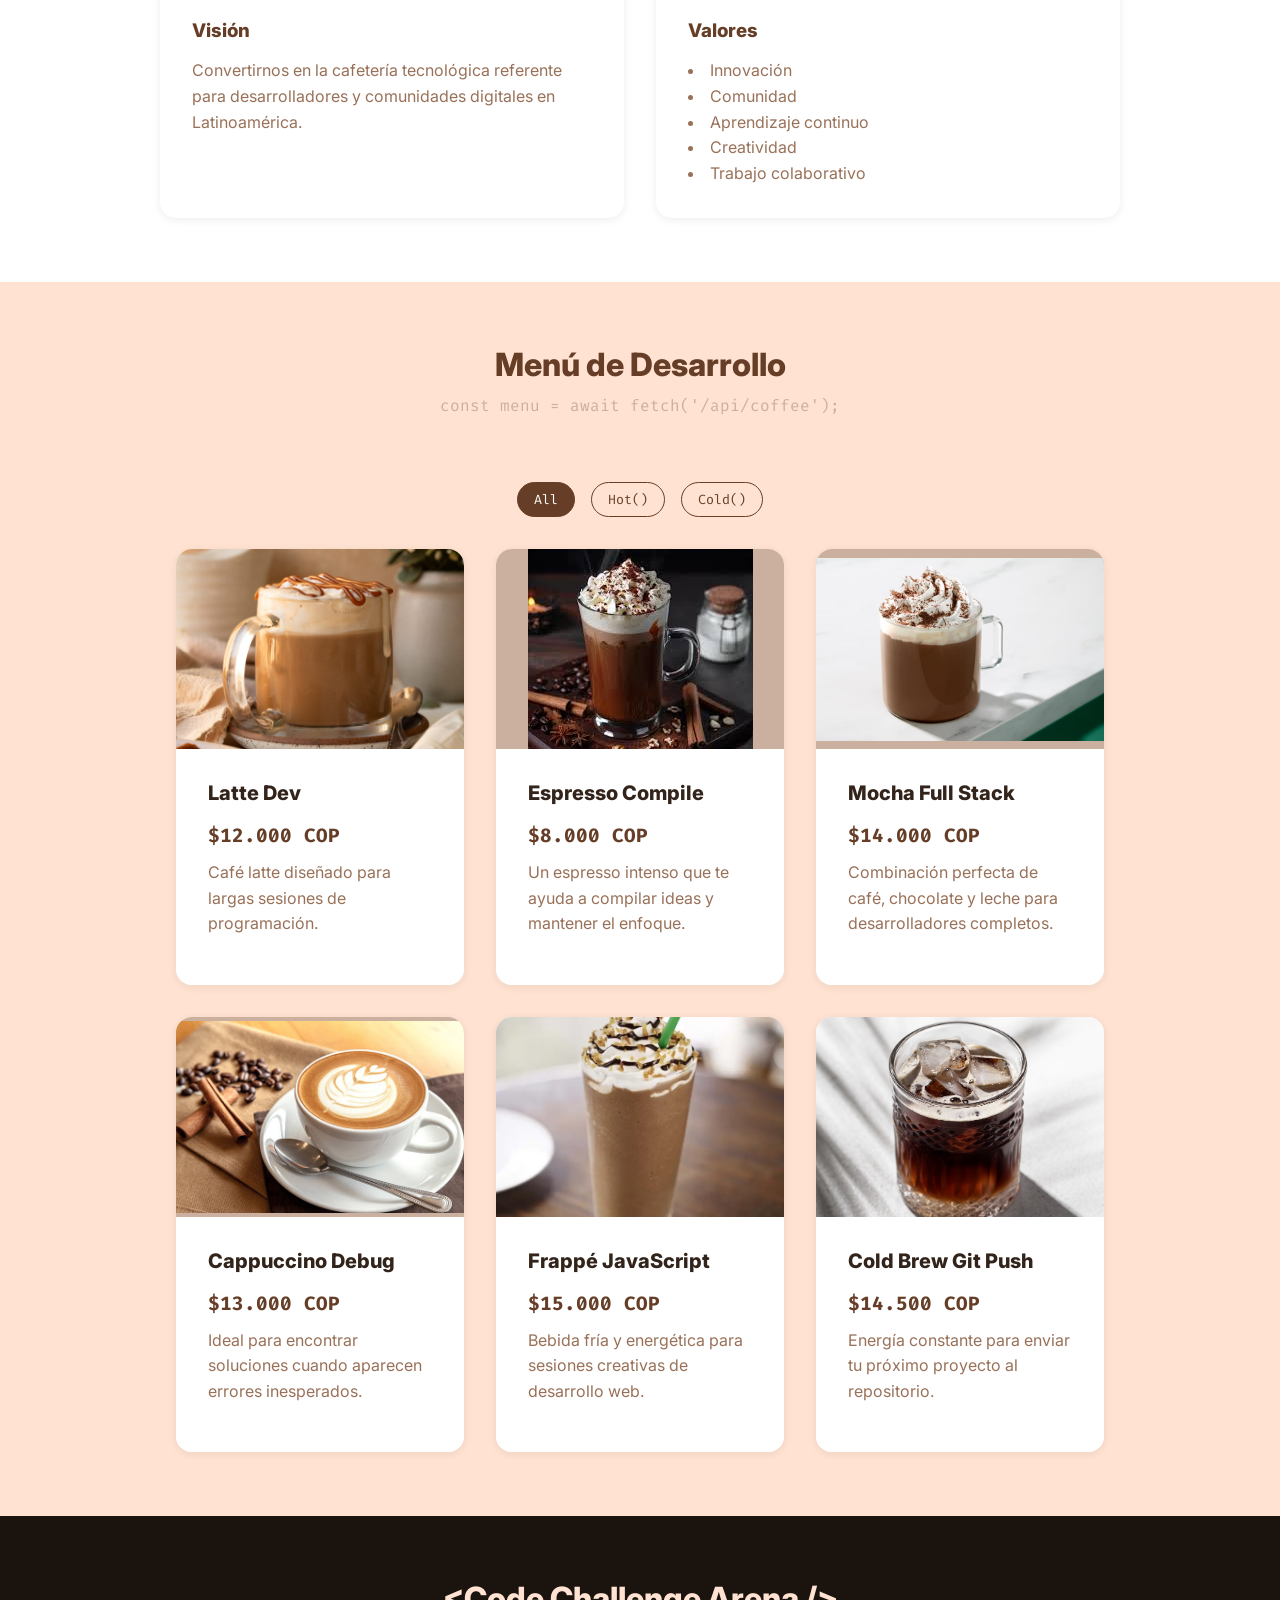
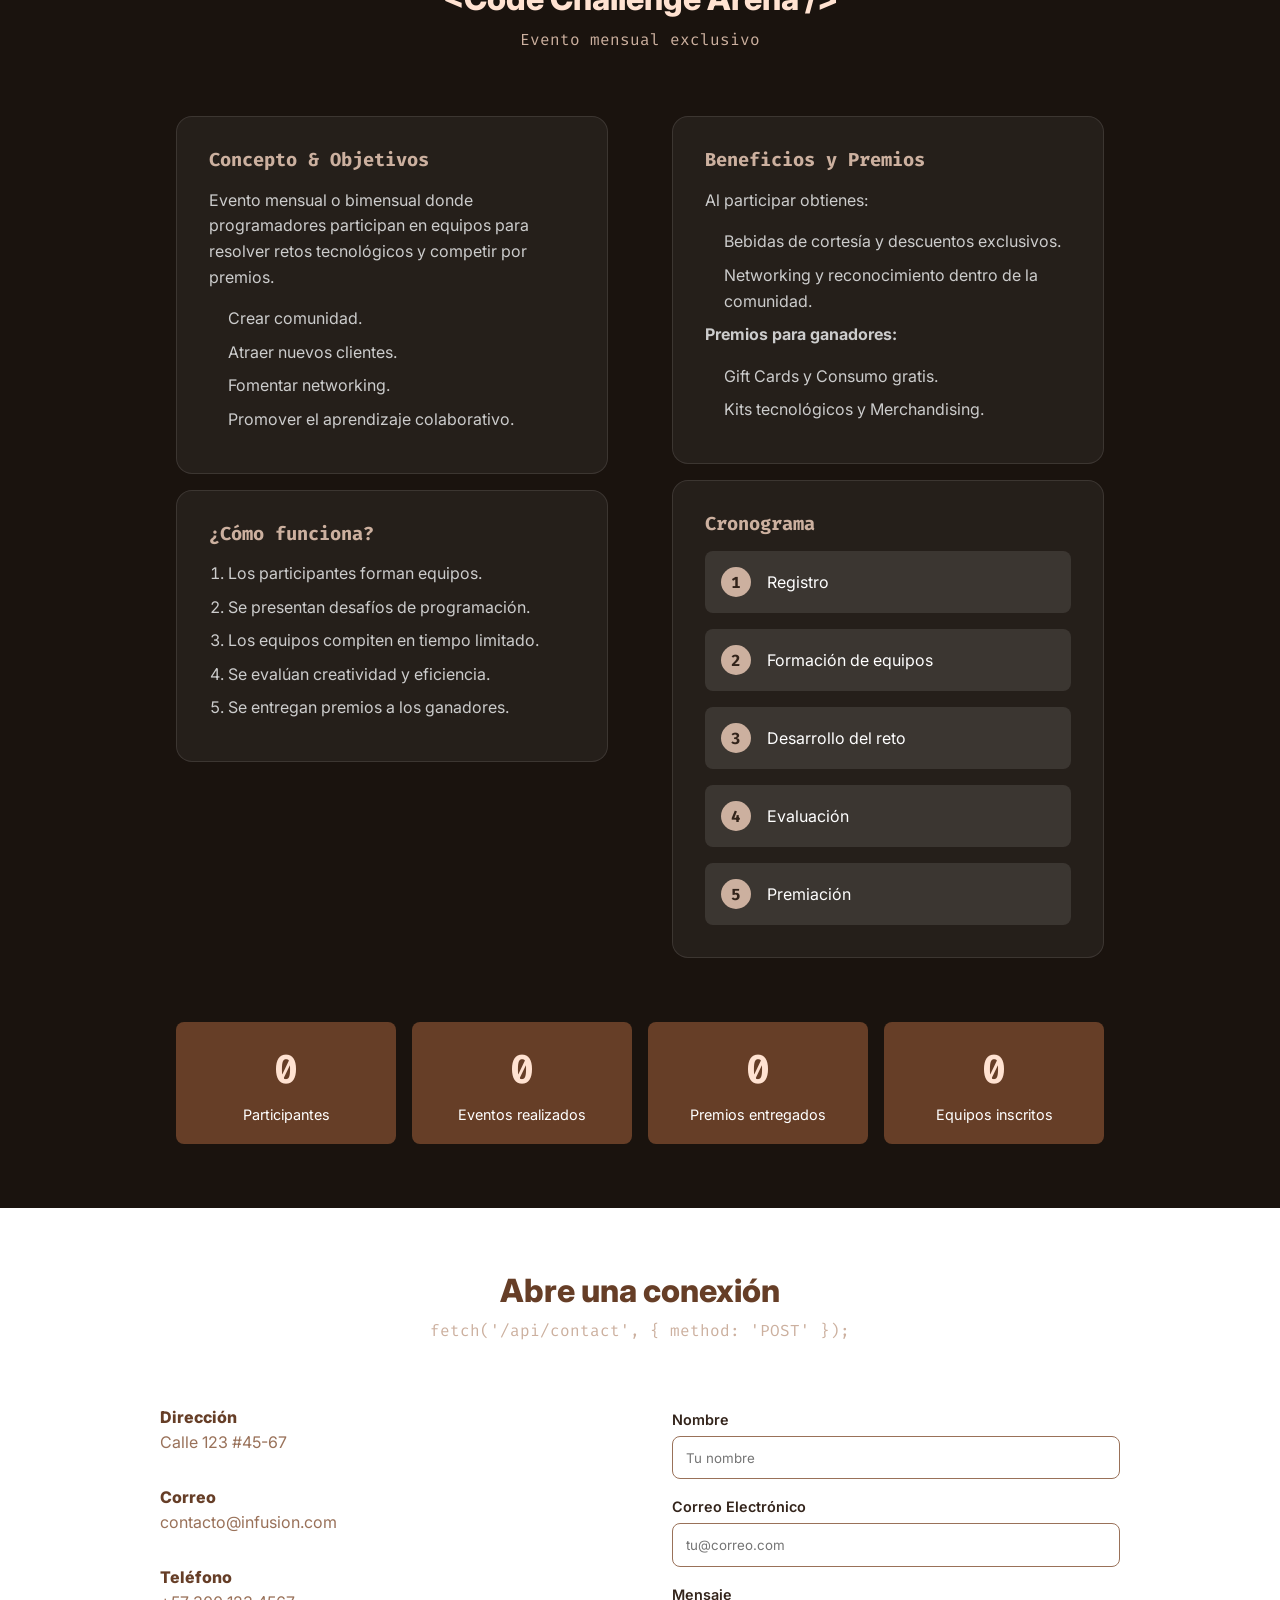
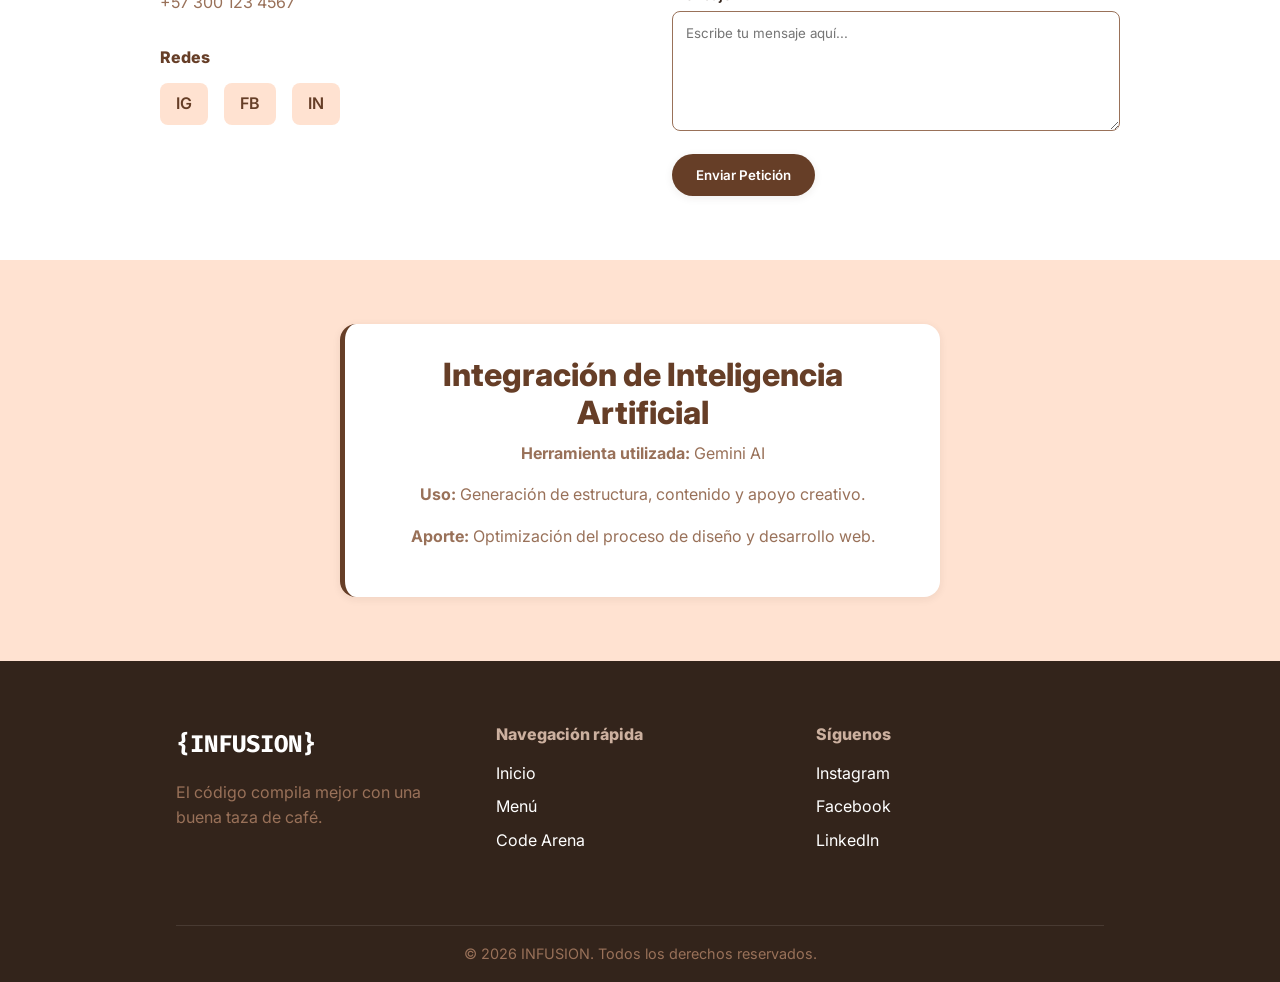
==== commit baef6c27: "Modificacion en la ruta de las imagenes" ====
--- a/index.html
+++ b/index.html
@@ -132,7 +132,7 @@
             </div>
           </div>
           <div class="product-card reveal product-item" data-category="hot">
-            <div class="product-img"><img src="/img/latte.jpg" alt="Cappuccino Debug"></div>
+            <div class="product-img"><img src="/img/capuccino.jpg" alt="Cappuccino Debug"></div>
             <div class="product-info">
               <h3 class="product-title">Cappuccino Debug</h3>
               <div class="product-price">$13.000 COP</div>
